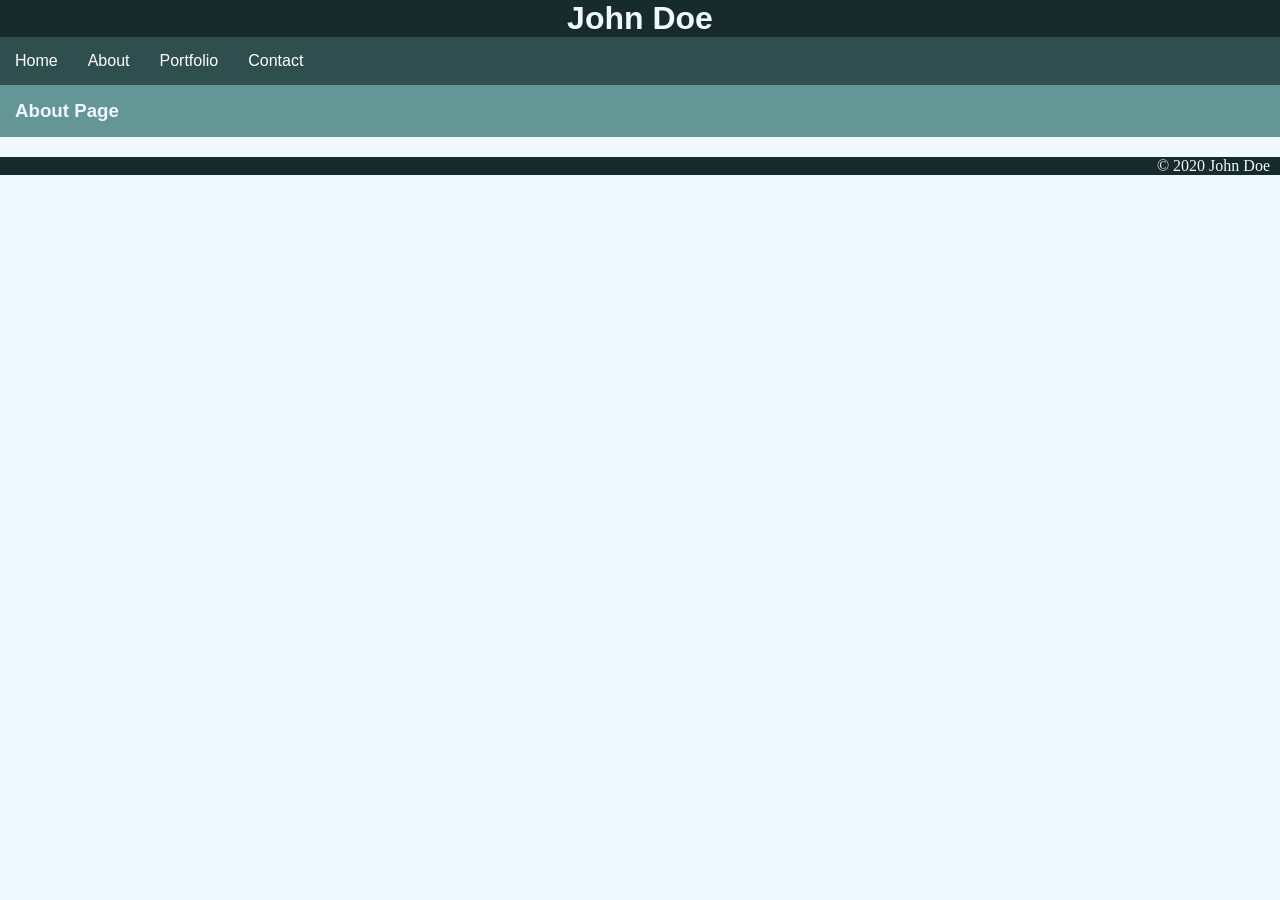
==== html-Pages/about.html @ 456c8f1e "inittial commit" ====
<!DOCTYPE html>
<html lang="en">
<head>
    <meta charset="UTF-8">
    <meta name="viewport" content="width=device-width, initial-scale=1.0">
    <title>Document</title>
    <link rel="stylesheet" href="/styles/stylesheet.css">
</head>
<body>
    <header>
        <h1>John Doe</h1>
            <nav class="navbar">
                <ul>
                   <li><a href="index.html">Home</a></li>
                    <li><a href="/html-Pages/about.html">About</a></li>
                    <li><a href="/html-Pages/portfolio.html">Portfolio</a></li>
                    <li><a href="/html-Pages/contact.html">Contact</a></li>
                </ul>
            </nav>
    </header>

    <h3>About Page</h3>

    <main>
        <!-- this is the main part of the website so u can type the information in these tags... -->
        
    </main>

    <footer>
        <span id="footer">© 2020 John Doe</span>            
    </footer>

</body>
</html>
---- styles/stylesheet.css ----
body{
    background-color: aliceblue;
    margin: 0px;
}
main{
    margin: 20px;
    font-family: Verdana, Geneva, Tahoma, sans-serif;
}
h1{
    text-align: center;
    font-family: Verdana, Geneva, Tahoma, sans-serif;
    background-color: rgb(24, 43, 43);
    color: aliceblue;
    margin: 0px;
}
h3{
    font-family: Verdana, Geneva, Tahoma, sans-serif;
    background-color: rgb(101, 150, 150);
    color: aliceblue;
    margin: 0px;
    text-align: left;
    padding: 15px;
}
.navbar ul{
    list-style-type: none;
    background-color: darkslategray;
    padding: 0px;
    margin: 0px;
    overflow: hidden;
    align-items: center;
    font-family: Verdana, Geneva, Tahoma, sans-serif;
}
.navbar a{
    color: white;
    text-decoration: none;
    padding: 15px;
    display: block;
    text-align: center;
}
.navbar a:hover{
    background-color: rgb(24, 43, 43);
}
.navbar li{
    float: left;
}
.homepage{
    color: rgb(24, 43, 43);
}
.homepage a{
    color: rgb(24, 43, 43);
    text-decoration: none;
    padding: 15px;
    display: block;
    text-align: left;
}
#name{
    font-weight: bold;
}
footer{
    text-align: right;
    margin-right: 0;
    background-color: rgb(24, 43, 43);
    color: aliceblue;
}
#footer{
    margin-right: 10px;
}
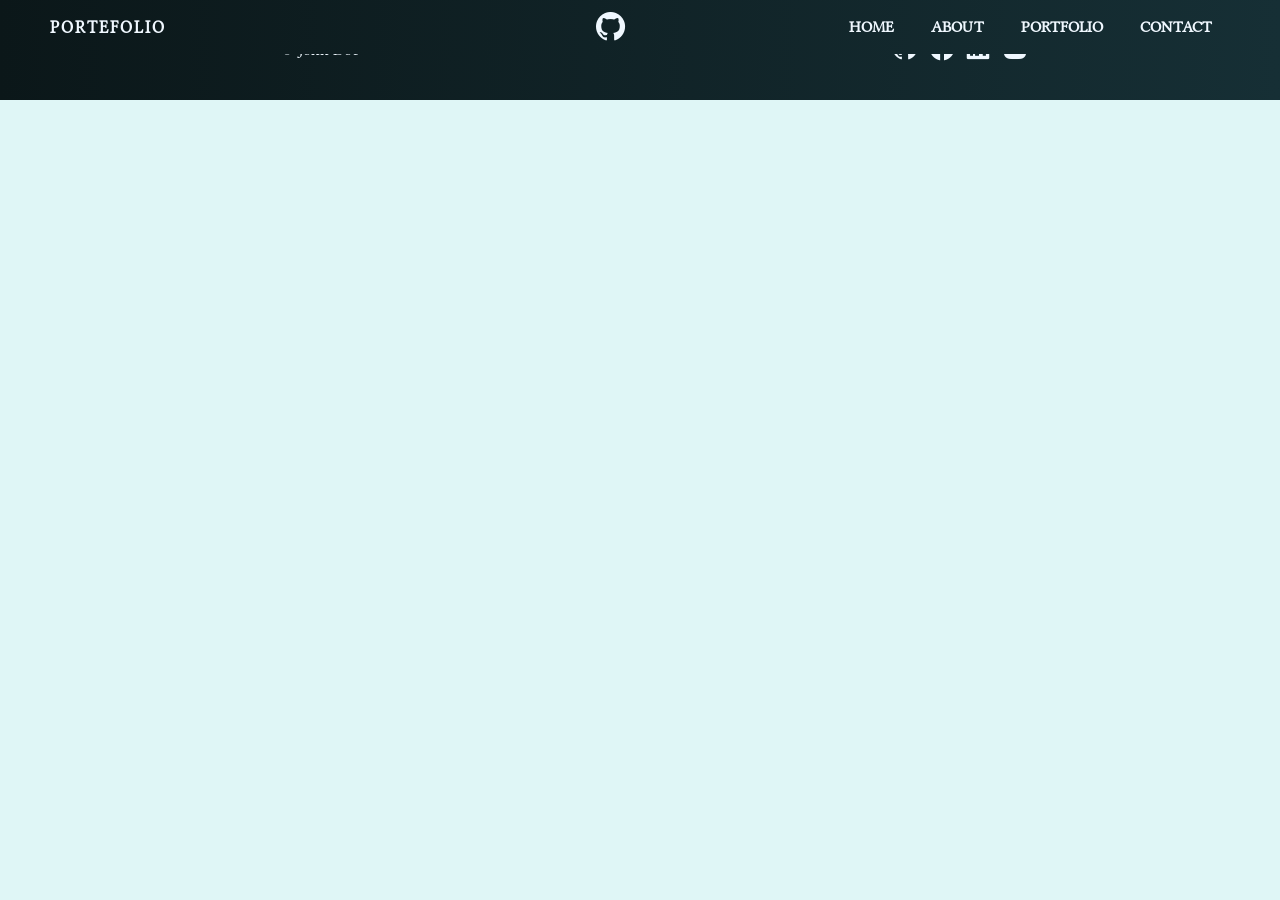
==== commit 18af4508: "mobile work perfectly on the index and portefolio page" ====
--- a/html-Pages/about.html
+++ b/html-Pages/about.html
@@ -3,32 +3,64 @@
 <head>
     <meta charset="UTF-8">
     <meta name="viewport" content="width=device-width, initial-scale=1.0">
-    <title>Document</title>
-    <link rel="stylesheet" href="/styles/stylesheet.css">
+    <title>Portfolio Website</title>
+     <link rel="stylesheet" href="../styles/stylesheet.css">
+        <link href='https://unpkg.com/boxicons@2.1.4/css/boxicons.min.css' rel='stylesheet'>
+
 </head>
 <body>
-    <header>
-        <h1>John Doe</h1>
-            <nav class="navbar">
-                <ul>
-                   <li><a href="index.html">Home</a></li>
-                    <li><a href="/html-Pages/about.html">About</a></li>
-                    <li><a href="/html-Pages/portfolio.html">Portfolio</a></li>
-                    <li><a href="/html-Pages/contact.html">Contact</a></li>
-                </ul>
-            </nav>
+    <!-- Header  section -->
+    <header class="header-container">
+        <p>
+            Portefolio
+        </p>
+    
+        <a class="Link-header" href=""> <i class='bx bxl-github'></i></a>
+
+        <nav class="nav-bar">
+            <button class="menu-btn" onclick="toggleMenu()">☰</button>
+
+    <ul id="nav-menu">
+        <li>
+                        <a href="../index.html" target="_parent">Home</a>
+
+        </li>
+        <li>
+                        <a href="about.html" target="_parent">About</a>
+
+        </li>
+        <li>
+                        <a href="portfolio.html" target="_parent">Portfolio</a>
+
+        </li>
+        <li>
+                        <a href="contact.html" target="_parent">Contact</a>
+
+        </li>
+    </ul>
+        </nav>
+
     </header>
-
-    <h3>About Page</h3>
 
     <main>
         <!-- this is the main part of the website so u can type the information in these tags... -->
         
     </main>
+ <!-- footer container -->
 
-    <footer>
-        <span id="footer">© 2020 John Doe</span>            
+    <footer class="footer-container">
+        <p>
+           &copy John Doe
+        </p>
+        <div class="link-footer">
+            <i class='bx bxl-github'></i>
+            <i class='bx bxl-facebook-circle'></i>
+            <i class='bx bxl-linkedin-square'></i>
+            <i class='bx bxl-instagram-alt'></i>
+        </div>
+
     </footer>
-
+    
+    <script src="../js/script.js"></script>
 </body>
 </html>
--- a/styles/stylesheet.css
+++ b/styles/stylesheet.css
@@ -1,67 +1,966 @@
-body{
-    background-color: aliceblue;
-    margin: 0px;
-}
-main{
-    margin: 20px;
+/* =========================================================
+   BASE / MOBILE FIRST
+   ========================================================= */
+
+@import url('https://fonts.googleapis.com/css2?family=Libertinus+Math&display=swap');
+
+
+/* =========================
+   GENERAL
+   ========================= */
+
+
+html {
+    margin: 0;
+    padding: 0;
+    width: 100%;
+    overflow-x: hidden;
     font-family: Verdana, Geneva, Tahoma, sans-serif;
-}
-h1{
+    background-color: #dff6f6;
+}
+
+body {
+    margin: 0;
+    width: 100%;
+    display: grid;
+    grid-template-columns: 1fr;
+    overflow-x: hidden;
+}
+
+a {
+    text-decoration: none;
+    color: aliceblue;
+}
+
+
+/* =========================================================
+   HEADER
+   ========================================================= */
+
+   main{
+    background: url("/images/doodle\ items.png") ;
+   }
+.header-container {
+    background: linear-gradient(90deg, #0b1719, #162f35);
+    color: aliceblue;
+    font-family: "Libertinus Math", system-ui;
+    font-weight: 600;
+    text-transform: uppercase;
+
+    display: grid;
+    grid-template-columns: 1fr 1fr 1fr;
+    align-items: center;
+
+    padding: 5px 10px;
+
+    position: fixed;
+    top: 0;
+    left: 0;
+
+    width: 100%;
+    box-sizing: border-box;
+
+    z-index: 1000;
+}
+.header-container p {
+    font-size: 12px;
+    letter-spacing: 2px;
+    margin: 0;
+}
+
+.Link-header {
     text-align: center;
-    font-family: Verdana, Geneva, Tahoma, sans-serif;
-    background-color: rgb(24, 43, 43);
+}
+
+.Link-header i,
+.link-footer i {
+    font-size: 30px;
     color: aliceblue;
-    margin: 0px;
-}
-h3{
-    font-family: Verdana, Geneva, Tahoma, sans-serif;
-    background-color: rgb(101, 150, 150);
+}
+
+.Link-header i:hover,
+.link-footer i:hover {
+    color: rgb(101, 150, 150);
+
+}
+
+
+/* =========================================================
+   MOBILE NAVIGATION
+   ========================================================= */
+
+.nav-bar {
+    text-align: right;
+}
+
+.nav-bar ul {
+    display: none;
+
+    list-style-type: none;
+    padding: 0;
+    margin: 0;
+
+    position: fixed;
+    top: 50px;
+    right: 0;
+
+    width: 198px;
+    height: 45vh;
+
+    opacity: 0.98;
+    background-color: #0b1719;
+
+    z-index: 1100;
+}
+
+.nav-bar ul.show {
+    display: block;
+}
+
+.nav-bar li {
+    float: none;
+}
+
+.nav-bar a {
+    display: block;
     color: aliceblue;
-    margin: 0px;
-    text-align: left;
-    padding: 15px;
-}
-.navbar ul{
-    list-style-type: none;
-    background-color: darkslategray;
-    padding: 0px;
-    margin: 0px;
-    overflow: hidden;
-    align-items: center;
-    font-family: Verdana, Geneva, Tahoma, sans-serif;
-}
-.navbar a{
-    color: white;
     text-decoration: none;
     padding: 15px;
-    display: block;
     text-align: center;
 }
-.navbar a:hover{
+
+.nav-bar a:hover {
+    background-color: #2a4f5e;
+}
+
+.nav-bar li:hover {
+    background-color:rgb(101, 150, 150);
+
+}
+
+
+/* =========================
+   MENU BUTTON
+   ========================= */
+
+.menu-btn {
+    background-color: darkslategray;
+    color: aliceblue;
+
+    border: none;
+
+    font-size: 30px;
+    padding: 0px 5px;
+    margin-bottom: 5px;
+
+    cursor: pointer;
+}
+
+.menu-btn:hover {
+        background-color: rgb(101, 150, 150);
+
+}
+
+
+/* =========================================================
+   MAIN CONTENT
+   ========================================================= */
+
+.main-container {
+    
+    padding: 80px 20px 15px;
+}
+
+
+/* =========================================================
+   HERO / INTRO
+   ========================================================= */
+
+#hello {
+    font-family: "Libertinus Math", system-ui;
+    text-transform: capitalize;
+    font-size: 20px;
+    text-align: center;
+    font-weight: 600;
+}
+
+
+/* =========================
+   PROFILE IMAGE
+   ========================= */
+
+.image-john {
+    height: 200px;
+    width: 200px;
+
+    border-radius: 50%;
+
+    background: linear-gradient(90deg, #0b1719, #162f35);
+
+    padding: 10px;
+    margin: auto;
+}
+
+.Profile-img {
+    height: 100%;
+    width: 100%;
+
+    object-fit: cover;
+
+    border-radius: 50%;
+    border: solid #0b1719;
+}
+
+
+/* =========================
+   JOB TITLE
+   ========================= */
+
+#job {
+    font-family: "Libertinus Math", system-ui;
+
+    font-size: 30px;
+    font-weight: 900;
+
+    margin: 0;
+    padding: 10px;
+
+    text-align: center;
+}
+
+#job span {
+    font-size: 18px;
+    font-weight: 400;
+
+    text-transform: capitalize;
+    font-style: italic;
+}
+
+
+/* =========================================================
+   CONTACT LINKS
+   ========================================================= */
+
+.contact-links {
+    text-align: center;
+    margin: 10px;
+}
+
+.links-title {
+    padding: 10px 14px;
+
+    border: none;
+
+    background-color: darkslategray;
+    color: aliceblue;
+
+    font-size: 16px;
+    font-weight: 400;
+
+    border-radius: 15px;
+
+    cursor: pointer;
+
+    transition: background-color 0.3s ease;
+
+    margin-right: 4px;
+}
+
+.links-title:hover {
+       background-color: rgb(101, 150, 150);
+
+}
+
+
+/* =========================================================
+   SECTION HEADINGS
+   ========================================================= */
+
+.about-container,
+.Portefolio-container,
+.Contact-container {
+    font-family: "Libertinus Math", system-ui;
+
+    font-size: 25px;
+    font-weight: 800;
+
+    text-transform: capitalize;
+}
+
+.about-container p,
+.Portefolio-container p,
+.Contact-container p {
+    display: inline;
+    float: left;
+
+    margin: 0;
+    padding: 0;
+}
+
+
+/* =========================================================
+   HORIZONTAL LINE
+   ========================================================= */
+
+.horizon {
+    margin-top: 50px;
+    margin-left: 65px;
+
+    padding: 3px;
+}
+
+.horizon hr {
+    border: none;
+
+    height: 1.5px;
+
+    background: linear-gradient(
+        to right,
+        transparent,
+        #2c5364,
+        transparent
+    );
+}
+
+
+/* =========================
+   MORE DETAILS
+   ========================= */
+
+#more-details {
+    text-align: justify;
+
+    font-size: 12.5px;
+    font-weight: 600;
+
+    margin-bottom: 15px;
+    margin-left: 35px;
+
+    text-transform: capitalize;
+}
+
+
+/* =========================================================
+   SKILLS
+   ========================================================= */
+
+.skills {
+    display: grid;
+
+    grid-template-columns: 1fr 1fr 1fr;
+
+    gap: 10px;
+
+    font-family: "Libertinus Math", system-ui;
+
+    font-weight: 800;
+    font-size: 14.5px;
+
+    margin-left: 20px;
+}
+
+.skills p span {
+    font-size: 9px;
+}
+
+
+/* =========================================================
+   PORTFOLIO SECTION ON INDEX
+   ========================================================= */
+
+.horizon.Portefolio {
+    margin-top: 10px;
+}
+
+
+
+.project-image {
+    height: 165px;
+    width: 100%;
+    max-width: 350px;
+}
+
+
+/* =========================================================
+   CONTACT SECTION ON INDEX
+   ========================================================= */
+
+.contact-links.Contact-container {
+    margin-top: 10px;
+    text-align: left;
+    margin-left: 30px;
+}
+
+.horizon.Contact-container {
+    margin-top: 0;
+}
+
+
+/* =========================================================
+   PORTFOLIO PAGE
+   ========================================================= */
+
+.Portfolio {
+    padding: 90px 20px 40px;
+
+    text-align: center;
+}
+
+.Portfolio h2 {
+    font-size: 30px;
+
+    margin-bottom: 10px;
+
+    color: rgb(24, 43, 43);
+}
+
+.Portfolio-Intro {
+    font-size: 16px;
+
+    margin-bottom: 30px;
+
+    color: rgb(24, 43, 43);
+}
+
+
+/* =========================================================
+   PROJECT CONTAINER
+   ========================================================= */
+
+.Project-Container {
+    display: grid;
+
+    grid-template-columns: 1fr;
+
+    gap: 10px;
+
+    max-width: 350px;
+    margin: auto;
+    /* margin-left:20px; */
+    margin-bottom: 20px;
+}
+
+
+/* =========================================================
+   PROJECT CARD
+   ========================================================= */
+
+.Project-card {
+    width: 100%;
+   
+    /* background-color: rgb(101, 150, 150); */
+     background: linear-gradient(
+        135deg,
+        #0f2027,
+        #2c5364
+    );
+
+
+    border-radius: 10px;
+
+    overflow: hidden;
+
+    box-shadow: 0 4px 8px rgba(0, 0, 0, 0.15);
+
+    transition:
+        transform 0.3s ease,
+        box-shadow 0.3s ease;
+}
+
+
+/* =========================================================
+   PROJECT IMAGE
+   ========================================================= */
+
+.Project-image {
+    height: 150px;
+
+    background: linear-gradient(
+        135deg,
+        #0f2027,
+        #2c5364
+    );
+
+    /* Grid instead of Flexbox */
+    display: grid;
+
+    place-items: center;
+
+    color: white;
+
+    font-size: 22px;
+
+    font-weight: bold;
+}
+
+
+/* =========================================================
+   PROJECT INFORMATION
+   ========================================================= */
+
+.Project-Info {
+    padding: 25px;
+
+    text-align: left;
+}
+
+.Project-Info h3 {
+    color: rgb(101, 150, 150); 
+
+    margin-top: 0;
+    margin-bottom: 12px;
+}
+
+.Project-Info p {
+    line-height: 1.6;
+
+    color:aliceblue;
+}
+
+.technologies {
+    margin-top: 15px;
+
+    font-size: 14px;
+}
+
+
+/* =========================================================
+   PROJECT LINK
+   ========================================================= */
+
+.Project-link {
+    display: inline-block;
+
+    margin-top: 15px;
+
+    padding: 10px 18px;
+
     background-color: rgb(24, 43, 43);
-}
-.navbar li{
-    float: left;
-}
-.homepage{
+
+    color: white;
+
+    text-decoration: none;
+
+    border-radius: 6px;
+}
+
+.Project-link:hover {
+    background-color: rgb(101, 150, 150);
+}
+
+
+/* =========================================================
+   PROJECT HOVER
+   ========================================================= */
+
+.Project-card:hover {
+    transform: translateY(-8px);
+
+    box-shadow:
+        0 10px 20px rgba(0, 0, 0, 0.2);
+}
+
+
+/* =========================================================
+   CONTACT PAGE
+   ========================================================= */
+
+#contact {
+    padding: 90px 20px 40px;
+
+    text-align: center;
+}
+
+#contact h2 {
+    font-size: 30px;
+
+    margin-bottom: 20px;
+
     color: rgb(24, 43, 43);
 }
-.homepage a{
+
+#contact p {
+    margin-bottom: 30px;
+
+    color: #555;
+
+    font-size: 16px;
+}
+
+
+/* =========================================================
+   FORM
+   ========================================================= */
+
+form {
+    max-width: 600px;
+
+    margin: 0 auto;
+
+    display: grid;
+
+    grid-template-columns: 1fr;
+
+    gap: 15px;
+}
+
+label {
+    text-align: left;
+
+    font-weight: bold;
+
     color: rgb(24, 43, 43);
-    text-decoration: none;
-    padding: 15px;
-    display: block;
-    text-align: left;
-}
-#name{
-    font-weight: bold;
-}
-footer{
-    text-align: right;
-    margin-right: 0;
+}
+
+input,
+textarea {
+    width: 100%;
+
+    padding: 12px;
+
+    border: 1px solid #ccc;
+
+    border-radius: 6px;
+
+    font-family:
+        Verdana,
+        Geneva,
+        Tahoma,
+        sans-serif;
+
+    box-sizing: border-box;
+}
+
+form button {
+    padding: 12px;
+
     background-color: rgb(24, 43, 43);
+
+    color: white;
+
+    border: none;
+
+    border-radius: 6px;
+
+    cursor: pointer;
+
+    transition:
+        background-color 0.3s ease;
+}
+
+form button:hover {
+    background-color: rgb(101, 150, 150);
+}
+
+
+/* =========================================================
+   FOOTER
+   ========================================================= */
+
+.footer-container {
+    display: grid;
+
+    grid-template-columns: 1fr 1fr;
+
+    align-items: center;
+
+    text-align: center;
+
+    background: linear-gradient(
+        90deg,
+        #0b1719,
+        #162f35
+    );
+
     color: aliceblue;
-}
-#footer{
+
+    min-height: 90px;
+}
+
+.footer-container p {
+    font-family: "Libertinus Math", system-ui;
+
+    margin: 0;
+}
+
+.link-footer {
+    font-size: 25px;
+}
+
+#footer {
     margin-right: 10px;
+}
+
+
+/* =========================================================
+   TABLET
+   768px+
+   ========================================================= */
+
+@media screen and (min-width: 710px) {
+
+    /* -------------------------
+       Header
+       ------------------------- */
+
+    .header-container {
+        grid-template-columns: 1fr 1fr 2fr;
+
+        padding: 5px 30px;
+
+        gap: 20px;
+    }
+
+    .header-container p {
+        font-size: 15px;
+    }
+
+    .Link-header {
+        margin-left: 0;
+    }
+
+
+    /* -------------------------
+       Navigation
+       ------------------------- */
+
+    .nav-bar {
+        margin-left: 0;
+
+        text-align: right;
+    }
+
+    .menu-btn {
+        display: none;
+    }
+
+    .nav-bar ul {
+        display: grid;
+
+        grid-template-columns:
+            repeat(4, auto);
+
+        position: static;
+
+        width: auto;
+        height: auto;
+
+        opacity: 1;
+
+        background-color: transparent;
+    }
+
+    .nav-bar li {
+        float: none;
+    }
+
+    .nav-bar a {
+        padding: 15px 10px;
+    }
+
+
+    /* -------------------------
+       Main
+       ------------------------- */
+
+    .main-container {
+        padding: 100px 40px 30px;
+    }
+
+
+    /* -------------------------
+       Hero
+       ------------------------- */
+
+    .image-john {
+        height: 230px;
+        width: 230px;
+    }
+
+    #job {
+        font-size: 35px;
+    }
+
+
+    /* -------------------------
+       Skills
+       ------------------------- */
+
+    .skills {
+        grid-template-columns:
+            repeat(3, 1fr);
+
+        gap: 20px;
+    }
+
+
+    /* -------------------------
+       Portfolio
+       ------------------------- */
+
+    .Portfolio {
+        padding: 100px 40px 50px;
+    }
+
+    .Project-Container {
+        grid-template-columns:
+            repeat(2, 1fr);
+
+        gap: 30px;
+    }
+
+
+    /* -------------------------
+       Contact
+       ------------------------- */
+
+    #contact {
+        padding: 100px 40px 50px;
+    }
+}
+
+
+/* =========================================================
+   DESKTOP
+   1024px+
+   ========================================================= */
+
+@media screen and (min-width: 1024px) {
+
+    /* -------------------------
+       Header
+       ------------------------- */
+
+    .header-container {
+        grid-template-columns:
+            0.85fr 1fr 1fr;
+
+        padding: 8px 50px;
+    }
+
+    .header-container p {
+        font-size: 17px;
+    }
+
+    .Link-header i {
+        font-size: 35px;
+    }
+
+
+    /* -------------------------
+       Navigation
+       ------------------------- */
+
+    .nav-bar ul {
+        grid-template-columns:
+            repeat(4, auto);
+    }
+
+    .nav-bar a {
+        padding: 10px 0px;
+    }
+
+
+    /* -------------------------
+       Main
+       ------------------------- */
+
+    .main-container {
+        max-width: 1200px;
+
+        margin: auto;
+
+        padding:110px 60px 40px;
+    }
+
+
+    /* -------------------------
+       Hero
+       ------------------------- */
+
+    .image-john {
+        height: 280px;
+        width: 280px;
+    }
+
+    #job {
+        font-size: 42px;
+    }
+
+    #job span {
+        font-size: 20px;
+    }
+
+
+    /* -------------------------
+       Skills
+       ------------------------- */
+
+    .skills {
+        grid-template-columns:
+            repeat(3, 1fr);
+
+        gap: 30px;
+
+        max-width: 1000px;
+
+        margin: auto;
+    }
+
+
+    /* -------------------------
+       Portfolio
+       ------------------------- */
+
+    .Portfolio {
+        max-width: 1200px;
+
+        margin: auto;
+
+        padding:
+            110px 60px 60px;
+    }
+
+    .Portfolio h2 {
+        font-size: 36px;
+    }
+
+    .Portfolio-Intro {
+        font-size: 18px;
+    }
+
+    .Project-Container {
+        grid-template-columns:
+            repeat(2, 1fr);
+
+        gap: 40px;
+    }
+
+    .Project-card {
+        width: 100%;
+    }
+
+
+    /* -------------------------
+       Contact
+       ------------------------- */
+
+    #contact {
+        max-width: 1000px;
+
+        margin: auto;
+
+        padding:
+            110px 60px 60px;
+    }
+
+
+    /* -------------------------
+       Footer
+       ------------------------- */
+
+    .footer-container {
+        min-height: 100px;
+    }
+
 }
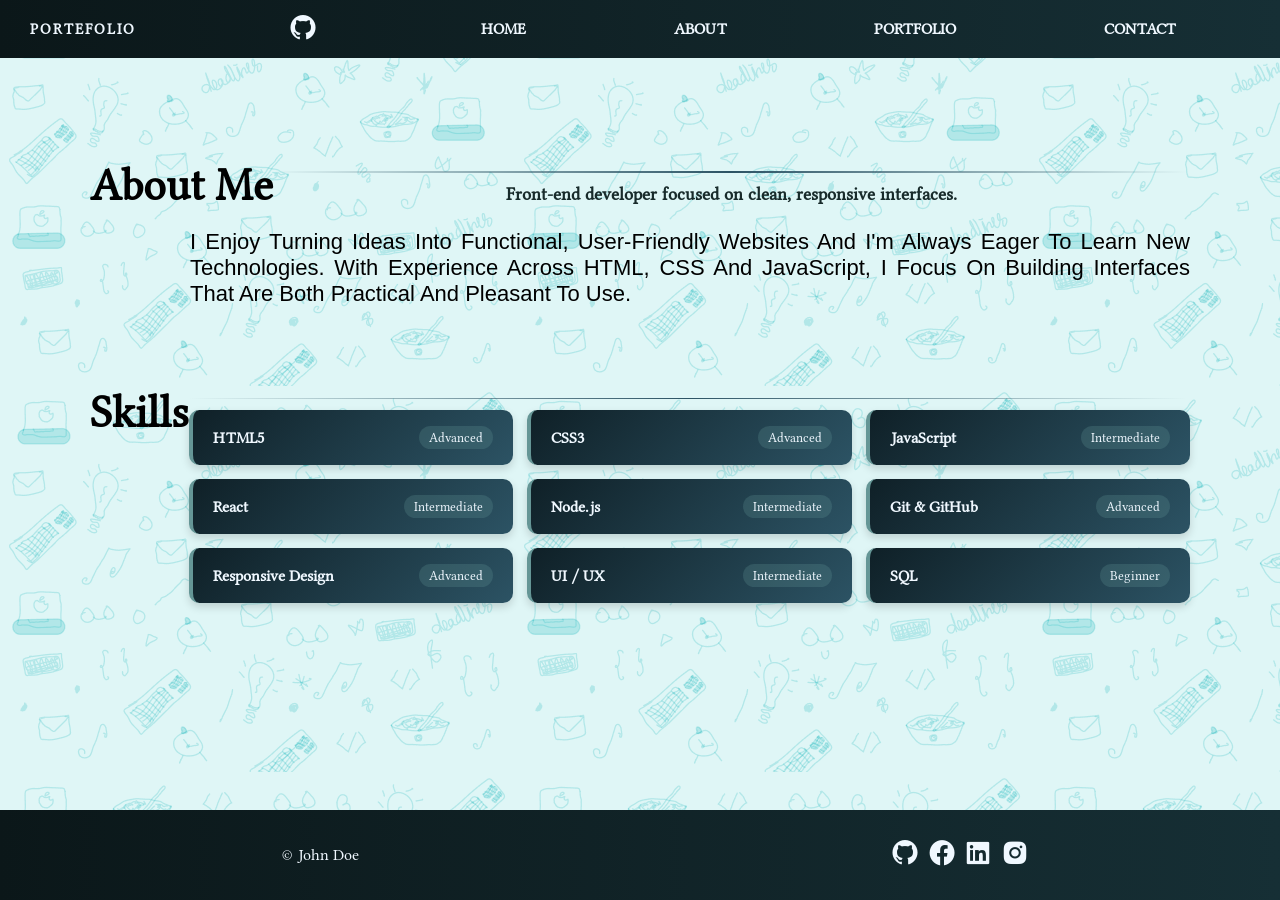
==== commit 90da42d6: "Added code to About page and updated stylesheet" ====
--- a/html-Pages/about.html
+++ b/html-Pages/about.html
@@ -1,56 +1,103 @@
 <!DOCTYPE html>
 <html lang="en">
+
 <head>
     <meta charset="UTF-8">
     <meta name="viewport" content="width=device-width, initial-scale=1.0">
     <title>Portfolio Website</title>
-     <link rel="stylesheet" href="../styles/stylesheet.css">
-        <link href='https://unpkg.com/boxicons@2.1.4/css/boxicons.min.css' rel='stylesheet'>
+    <link rel="stylesheet" href="../styles/stylesheet.css">
+    <link href='https://unpkg.com/boxicons@2.1.4/css/boxicons.min.css' rel='stylesheet'>
 
 </head>
+
 <body>
     <!-- Header  section -->
     <header class="header-container">
         <p>
             Portefolio
         </p>
-    
+
         <a class="Link-header" href=""> <i class='bx bxl-github'></i></a>
 
         <nav class="nav-bar">
             <button class="menu-btn" onclick="toggleMenu()">☰</button>
 
-    <ul id="nav-menu">
-        <li>
-                        <a href="../index.html" target="_parent">Home</a>
+            <ul id="nav-menu">
+                <li>
+                    <a href="../index.html" target="_parent">Home</a>
 
-        </li>
-        <li>
-                        <a href="about.html" target="_parent">About</a>
+                </li>
+                <li>
+                    <a href="about.html" target="_parent">About</a>
 
-        </li>
-        <li>
-                        <a href="portfolio.html" target="_parent">Portfolio</a>
+                </li>
+                <li>
+                    <a href="portfolio.html" target="_parent">Portfolio</a>
 
-        </li>
-        <li>
-                        <a href="contact.html" target="_parent">Contact</a>
+                </li>
+                <li>
+                    <a href="contact.html" target="_parent">Contact</a>
 
-        </li>
-    </ul>
+                </li>
+            </ul>
         </nav>
 
     </header>
 
-    <main>
-        <!-- this is the main part of the website so u can type the information in these tags... -->
-        
+    <main class="main-container">
+
+        <section class="about-page">
+
+            <!-- About heading -->
+            <div class="about-container">
+                <p>About Me</p>
+            </div>
+
+            <div class="horizon">
+                <hr>
+            </div>
+
+            <p class="about-lead">
+                Front-end developer focused on clean, responsive interfaces.
+            </p>
+
+            <!-- Bio -->
+            <p id="more-details">
+                I enjoy turning ideas into functional, user-friendly websites and I'm always
+                eager to learn new technologies. With experience across HTML, CSS and JavaScript,
+                I focus on building interfaces that are both practical and pleasant to use.
+            </p>
+
+            <!-- Skills heading -->
+            <div class="Portefolio-container">
+                <p>Skills</p>
+            </div>
+
+            <div class="horizon Portefolio">
+                <hr>
+            </div>
+
+            <!-- Skills grid -->
+            <div class="skills">
+                <p>HTML5 <span>Advanced</span></p>
+                <p>CSS3 <span>Advanced</span></p>
+                <p>JavaScript <span>Intermediate</span></p>
+                <p>React <span>Intermediate</span></p>
+                <p>Node.js <span>Intermediate</span></p>
+                <p>Git &amp; GitHub <span>Advanced</span></p>
+                <p>Responsive Design <span>Advanced</span></p>
+                <p>UI / UX <span>Intermediate</span></p>
+                <p>SQL <span>Beginner</span></p>
+            </div>
+
+        </section>
+
     </main>
- <!-- footer container -->
+
 
     <footer class="footer-container">
         <p>
-           &copy John Doe
+            &copy; John Doe
         </p>
         <div class="link-footer">
             <i class='bx bxl-github'></i>
@@ -60,7 +107,9 @@
         </div>
 
     </footer>
-    
+
+
     <script src="../js/script.js"></script>
 </body>
+
 </html>
--- a/styles/stylesheet.css
+++ b/styles/stylesheet.css
@@ -13,7 +13,7 @@
 html {
     margin: 0;
     padding: 0;
-    width: 100%;
+    min-height: 100%;
     overflow-x: hidden;
     font-family: Verdana, Geneva, Tahoma, sans-serif;
     background-color: #dff6f6;
@@ -21,9 +21,10 @@
 
 body {
     margin: 0;
-    width: 100%;
+    min-height: 100vh;
+
     display: grid;
-    grid-template-columns: 1fr;
+    grid-template-rows: 1fr;
     overflow-x: hidden;
 }
 
@@ -38,7 +39,7 @@
    ========================================================= */
 
    main{
-    background: url("/images/doodle\ items.png") ;
+    background: url("../images/doodle\ items.png") ;
    }
 .header-container {
     background: linear-gradient(90deg, #0b1719, #162f35);
@@ -561,95 +562,103 @@
 }
 
 
-/* =========================================================
+/* =========================================
    CONTACT PAGE
-   ========================================================= */
-
-#contact {
-    padding: 90px 20px 40px;
-
+   ========================================= */
+
+.contact-page {
+    padding: 10px 20px 40px;
+    background-color: #eef5f5;
     text-align: center;
 }
 
-#contact h2 {
+.contact-page h2 {
+    font-family: "Libertinus Math", system-ui;
     font-size: 30px;
-
-    margin-bottom: 20px;
-
     color: rgb(24, 43, 43);
-}
-
-#contact p {
+    margin-bottom: 10px;
+}
+
+.contact-page > p {
+    color: #555;
+    font-size: 14px;
+    line-height: 1.6;
     margin-bottom: 30px;
-
-    color: #555;
-
-    font-size: 16px;
-}
-
-
-/* =========================================================
-   FORM
-   ========================================================= */
-
-form {
+}
+
+
+/* =========================================
+   CONTACT FORM
+   ========================================= */
+
+.contact-page form {
+    display: grid;
+    grid-template-columns: 1fr;
+    gap: 12px;
+
     max-width: 600px;
-
     margin: 0 auto;
 
-    display: grid;
-
-    grid-template-columns: 1fr;
-
-    gap: 15px;
-}
-
-label {
     text-align: left;
-
+}
+
+.contact-page label {
     font-weight: bold;
-
     color: rgb(24, 43, 43);
 }
 
-input,
-textarea {
+.contact-page input,
+.contact-page textarea {
     width: 100%;
+    box-sizing: border-box;
 
     padding: 12px;
 
     border: 1px solid #ccc;
-
     border-radius: 6px;
 
-    font-family:
-        Verdana,
-        Geneva,
-        Tahoma,
-        sans-serif;
-
-    box-sizing: border-box;
-}
-
-form button {
+    font-family: Verdana, Geneva, Tahoma, sans-serif;
+
+    background-color: white;
+}
+
+.contact-page textarea {
+    resize: vertical;
+}
+
+.contact-page input:focus,
+.contact-page textarea:focus {
+    outline: none;
+    border: 2px solid #2c5364;
+}
+
+
+/* =========================================
+   SEND BUTTON
+   ========================================= */
+
+.contact-page button {
     padding: 12px;
 
     background-color: rgb(24, 43, 43);
-
     color: white;
 
     border: none;
-
     border-radius: 6px;
 
     cursor: pointer;
 
-    transition:
-        background-color 0.3s ease;
-}
-
-form button:hover {
+    font-size: 15px;
+
+    transition: background-color 0.3s ease;
+}
+
+.contact-page button:hover {
     background-color: rgb(101, 150, 150);
+}
+
+.contact-img{
+    height: 190px;
 }
 
 
@@ -704,7 +713,7 @@
        ------------------------- */
 
     .header-container {
-        grid-template-columns: 1fr 1fr 2fr;
+        grid-template-columns: 1fr 1fr 5fr;
 
         padding: 5px 30px;
 
@@ -773,24 +782,81 @@
        ------------------------- */
 
     .image-john {
-        height: 230px;
-        width: 230px;
-    }
+        height: 350px;
+        width: 350px;
+        float: right;
+        border-radius: 5px 200px;
+          background: linear-gradient(90deg, #3b4998, #1b463f);
+    }
+
+    .Profile-img{
+        border-radius: 200px 20px;
+        border: solid rgb(26, 185, 143);
+    }
+
+    .hero-section{
+        display: block;
+        height: 420px;
+    }
+
+    #hello{
+        font-size: 25px;
+        /* text-align: left; */
+        display: inline;
+        
+    }
+    
 
     #job {
-        font-size: 35px;
-    }
+        font-size: 40px;
+        text-align: left;
+        padding: 50px 0px
+    }
+
+#job span {
+    font-size: 22px;
+}
+
+
+.contact-links{
+    margin-top: 30px;
+    text-align: left;
+}
+
+.links-title{
+    padding: 15px 10px;
+}
 
 
     /* -------------------------
-       Skills
-       ------------------------- */
+       About in Index page
+    ------------------------- */
+
+    .about-container,
+.Portefolio-container,
+.Contact-container {
+
+    font-size: 35px;
+
+}
+
+#more-details{
+    font-size: 17px;
+    font-weight: 500;
+    margin: 5px 0 7px 50px;
+}
 
     .skills {
         grid-template-columns:
             repeat(3, 1fr);
 
-        gap: 20px;
+        gap: 40px;
+        font-size: 23px;
+        text-align: center;
+    }
+
+    .skills p span{
+        font-size: 15px;
     }
 
 
@@ -803,10 +869,11 @@
     }
 
     .Project-Container {
-        grid-template-columns:
-            repeat(2, 1fr);
-
-        gap: 30px;
+        grid-template-columns:repeat(2, 1fr);
+        max-width: 700px;
+        gap: 20px;
+        
+    
     }
 
 
@@ -825,142 +892,153 @@
    1024px+
    ========================================================= */
 
+/* =========================================================
+   DESKTOP
+   ========================================================= */
+
+
 @media screen and (min-width: 1024px) {
 
-    /* -------------------------
-       Header
-       ------------------------- */
-
-    .header-container {
-        grid-template-columns:
-            0.85fr 1fr 1fr;
-
-        padding: 8px 50px;
-    }
-
-    .header-container p {
-        font-size: 17px;
-    }
-
-    .Link-header i {
-        font-size: 35px;
-    }
-
-
-    /* -------------------------
-       Navigation
-       ------------------------- */
-
-    .nav-bar ul {
-        grid-template-columns:
-            repeat(4, auto);
-    }
-
-    .nav-bar a {
-        padding: 10px 0px;
-    }
-
-
-    /* -------------------------
-       Main
-       ------------------------- */
-
-    .main-container {
-        max-width: 1200px;
-
-        margin: auto;
-
-        padding:110px 60px 40px;
-    }
-
-
-    /* -------------------------
-       Hero
-       ------------------------- */
-
-    .image-john {
-        height: 280px;
-        width: 280px;
-    }
-
-    #job {
-        font-size: 42px;
-    }
-
-    #job span {
-        font-size: 20px;
-    }
-
-
-    /* -------------------------
-       Skills
-       ------------------------- */
-
-    .skills {
-        grid-template-columns:
-            repeat(3, 1fr);
-
-        gap: 30px;
-
-        max-width: 1000px;
-
-        margin: auto;
-    }
-
-
-    /* -------------------------
+
+    .main-container{
+        padding: 80px;
+    }
+
+
+    .image-john{
+        height: 450px;
+        width: 350px;
+    }
+    
+    .hero-section{
+        padding: 20px;
+    }
+    #hello{
+        font-size: 30px;
+        float: left;
+        padding: 20px;
+        margin-left: 60px;
+        display: block;
+    }
+
+    #job{
+        margin-top: 100px;
+        margin-left: 130px;
+        font-size: 50px;
+    }
+
+    .contact-links{
+        text-align: center;
+    }
+
+    .links-title{
+        padding: 15px 30px;
+    }
+
+        /* -------------------------
+       About in Index page
+    ------------------------- */
+
+    .about-container,
+.Portefolio-container,
+.Contact-container {
+
+    font-size: 45px;
+    
+margin-top: 80px;
+
+}
+
+
+#more-details{
+    font-size: 22px;
+    margin-left: 100px;
+    margin-bottom: 40px;
+}
+
+.skills{
+    font-size: 28px;
+}
+
+/* -------------------------
        Portfolio
        ------------------------- */
 
-    .Portfolio {
-        max-width: 1200px;
-
-        margin: auto;
-
-        padding:
-            110px 60px 60px;
-    }
-
-    .Portfolio h2 {
-        font-size: 36px;
-    }
-
-    .Portfolio-Intro {
-        font-size: 18px;
-    }
-
-    .Project-Container {
-        grid-template-columns:
-            repeat(2, 1fr);
-
-        gap: 40px;
-    }
-
-    .Project-card {
-        width: 100%;
-    }
-
-
-    /* -------------------------
-       Contact
-       ------------------------- */
-
-    #contact {
+    .Project-Container{
         max-width: 1000px;
-
-        margin: auto;
-
-        padding:
-            110px 60px 60px;
-    }
-
-
-    /* -------------------------
-       Footer
-       ------------------------- */
-
-    .footer-container {
-        min-height: 100px;
-    }
-
+        height: 400px;
+    }
+  }
+
+/* =========================================================
+   ABOUT PAGE
+   ========================================================= */
+
+.about-page {
+    max-width: 1100px;
+    margin: 0 auto;
+}
+
+.about-lead {
+    font-family: "Libertinus Math", system-ui;
+    font-size: 18px;
+    font-weight: 600;
+    color: rgb(24, 43, 43);
+    text-align: center;
+    margin: 0 0 25px;
+}
+
+/* Skill cards */
+.about-page .skills {
+    grid-template-columns: repeat(2, 1fr);
+    gap: 14px;
+    margin-left: 0;
+}
+
+.about-page .skills p {
+    display: flex;
+    justify-content: space-between;
+    align-items: center;
+
+    font-size: 15px;
+
+    background: linear-gradient(135deg, #0f2027, #2c5364);
+    color: aliceblue;
+
+    margin: 0;
+    padding: 16px 20px;
+
+    border-radius: 10px;
+    border-left: 4px solid rgb(101, 150, 150);
+
+    box-shadow: 0 4px 8px rgba(0, 0, 0, 0.15);
+    transition: transform 0.3s ease, box-shadow 0.3s ease;
+}
+
+.about-page .skills p:hover {
+    transform: translateY(-4px);
+    box-shadow: 0 8px 16px rgba(0, 0, 0, 0.2);
+}
+
+.about-page .skills p span {
+    font-size: 12px;
+    font-weight: 400;
+
+    background-color: rgba(101, 150, 150, 0.25);
+    padding: 4px 10px;
+    border-radius: 20px;
+}
+
+@media screen and (min-width: 710px) {
+    .about-page .skills {
+        grid-template-columns: repeat(3, 1fr);
+    }
+
+    .about-page .skills p {
+        font-size: 16px;
+    }
+
+    .about-page .skills p span {
+        font-size: 13px;
+    }
 }
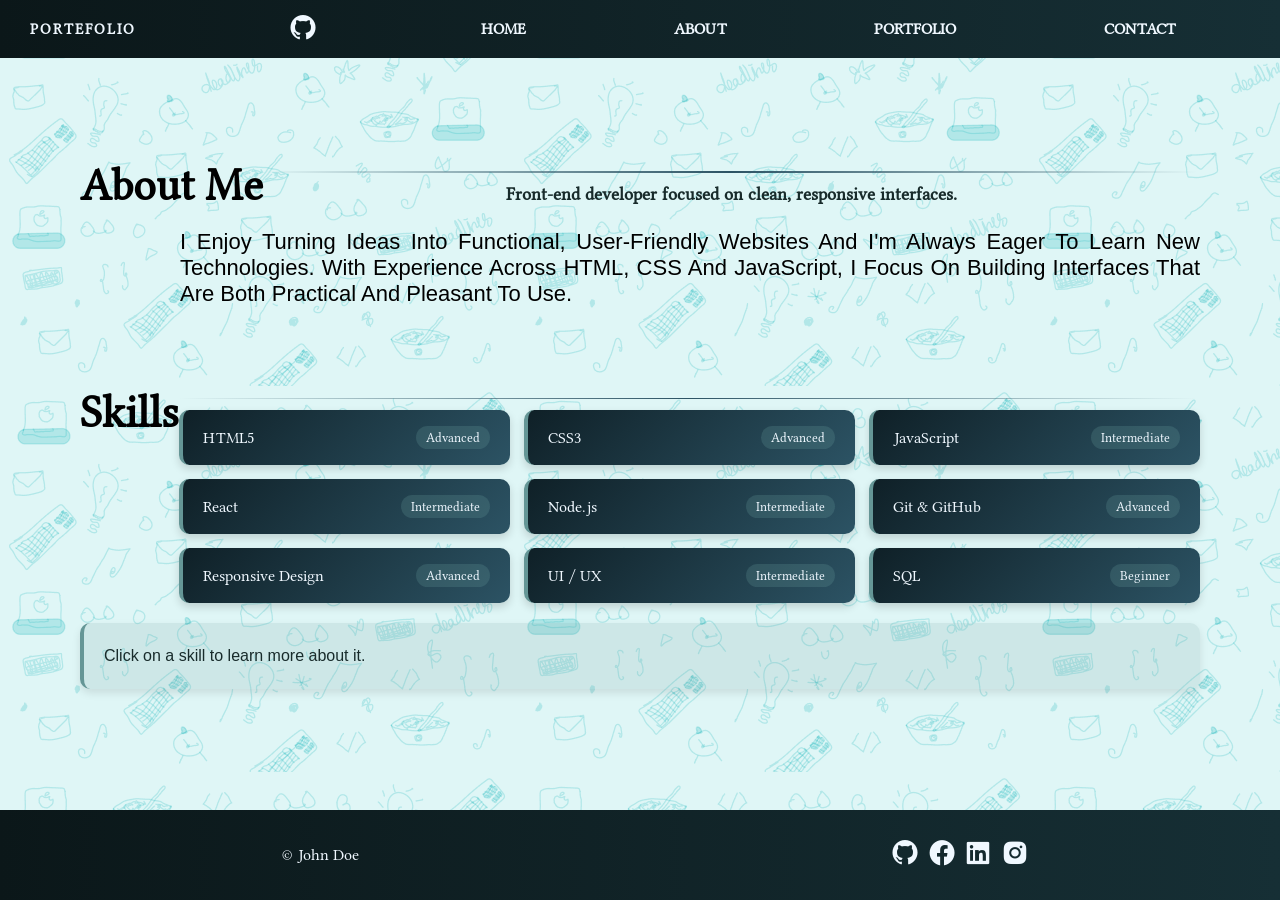
==== commit 00efeb79: "Enhance about.html with skill buttons and layout Updated the about page to include interactive skill" ====
--- a/html-Pages/about.html
+++ b/html-Pages/about.html
@@ -78,17 +78,51 @@
             </div>
 
             <!-- Skills grid -->
-            <div class="skills">
-                <p>HTML5 <span>Advanced</span></p>
-                <p>CSS3 <span>Advanced</span></p>
-                <p>JavaScript <span>Intermediate</span></p>
-                <p>React <span>Intermediate</span></p>
-                <p>Node.js <span>Intermediate</span></p>
-                <p>Git &amp; GitHub <span>Advanced</span></p>
-                <p>Responsive Design <span>Advanced</span></p>
-                <p>UI / UX <span>Intermediate</span></p>
-                <p>SQL <span>Beginner</span></p>
-            </div>
+           <!-- Skills grid -->
+<div class="skills">
+
+    <button class="skill" onclick="showSkill('html')">
+        HTML5 <span>Advanced</span>
+    </button>
+
+    <button class="skill" onclick="showSkill('css')">
+        CSS3 <span>Advanced</span>
+    </button>
+
+    <button class="skill" onclick="showSkill('javascript')">
+        JavaScript <span>Intermediate</span>
+    </button>
+
+    <button class="skill" onclick="showSkill('react')">
+        React <span>Intermediate</span>
+    </button>
+
+    <button class="skill" onclick="showSkill('node')">
+        Node.js <span>Intermediate</span>
+    </button>
+
+    <button class="skill" onclick="showSkill('github')">
+        Git &amp; GitHub <span>Advanced</span>
+    </button>
+
+    <button class="skill" onclick="showSkill('responsive')">
+        Responsive Design <span>Advanced</span>
+    </button>
+
+    <button class="skill" onclick="showSkill('uiux')">
+        UI / UX <span>Intermediate</span>
+    </button>
+
+    <button class="skill" onclick="showSkill('sql')">
+        SQL <span>Beginner</span>
+    </button>
+
+</div>
+
+<!-- Skill description -->
+<div id="skill-description" class="skill-description">
+    <p>Click on a skill to learn more about it.</p>
+</div>
 
         </section>
 
@@ -112,4 +146,4 @@
     <script src="../js/script.js"></script>
 </body>
 
-</html>+</html>
--- a/styles/stylesheet.css
+++ b/styles/stylesheet.css
@@ -974,6 +974,7 @@
    ABOUT PAGE
    ========================================================= */
 
+```css
 .about-page {
     max-width: 1100px;
     margin: 0 auto;
@@ -995,12 +996,15 @@
     margin-left: 0;
 }
 
-.about-page .skills p {
+/* Clickable skill cards */
+.about-page .skills .skill {
     display: flex;
     justify-content: space-between;
     align-items: center;
 
+    font-family: inherit;
     font-size: 15px;
+    text-align: left;
 
     background: linear-gradient(135deg, #0f2027, #2c5364);
     color: aliceblue;
@@ -1008,19 +1012,25 @@
     margin: 0;
     padding: 16px 20px;
 
+    border: none;
+    border-left: 4px solid rgb(101, 150, 150);
     border-radius: 10px;
-    border-left: 4px solid rgb(101, 150, 150);
 
     box-shadow: 0 4px 8px rgba(0, 0, 0, 0.15);
+
+    cursor: pointer;
+
     transition: transform 0.3s ease, box-shadow 0.3s ease;
 }
 
-.about-page .skills p:hover {
+/* Hover effect */
+.about-page .skills .skill:hover {
     transform: translateY(-4px);
     box-shadow: 0 8px 16px rgba(0, 0, 0, 0.2);
 }
 
-.about-page .skills p span {
+/* Skill level */
+.about-page .skills .skill span {
     font-size: 12px;
     font-weight: 400;
 
@@ -1029,16 +1039,45 @@
     border-radius: 20px;
 }
 
+/* Skill description */
+.about-page .skill-description {
+    margin-top: 20px;
+    padding: 20px;
+
+    background: rgba(101, 150, 150, 0.15);
+
+    border-left: 4px solid rgb(101, 150, 150);
+    border-radius: 10px;
+
+    color: rgb(24, 43, 43);
+
+    box-shadow: 0 4px 8px rgba(0, 0, 0, 0.1);
+}
+
+/* Description heading */
+.about-page .skill-description h3 {
+    margin: 0 0 8px;
+    font-size: 20px;
+}
+
+/* Description text */
+.about-page .skill-description p {
+    margin: 0;
+    line-height: 1.6;
+}
+
+/* Tablet and desktop */
 @media screen and (min-width: 710px) {
     .about-page .skills {
         grid-template-columns: repeat(3, 1fr);
     }
 
-    .about-page .skills p {
+    .about-page .skills .skill {
         font-size: 16px;
     }
 
-    .about-page .skills p span {
+    .about-page .skills .skill span {
         font-size: 13px;
     }
-}+}
+
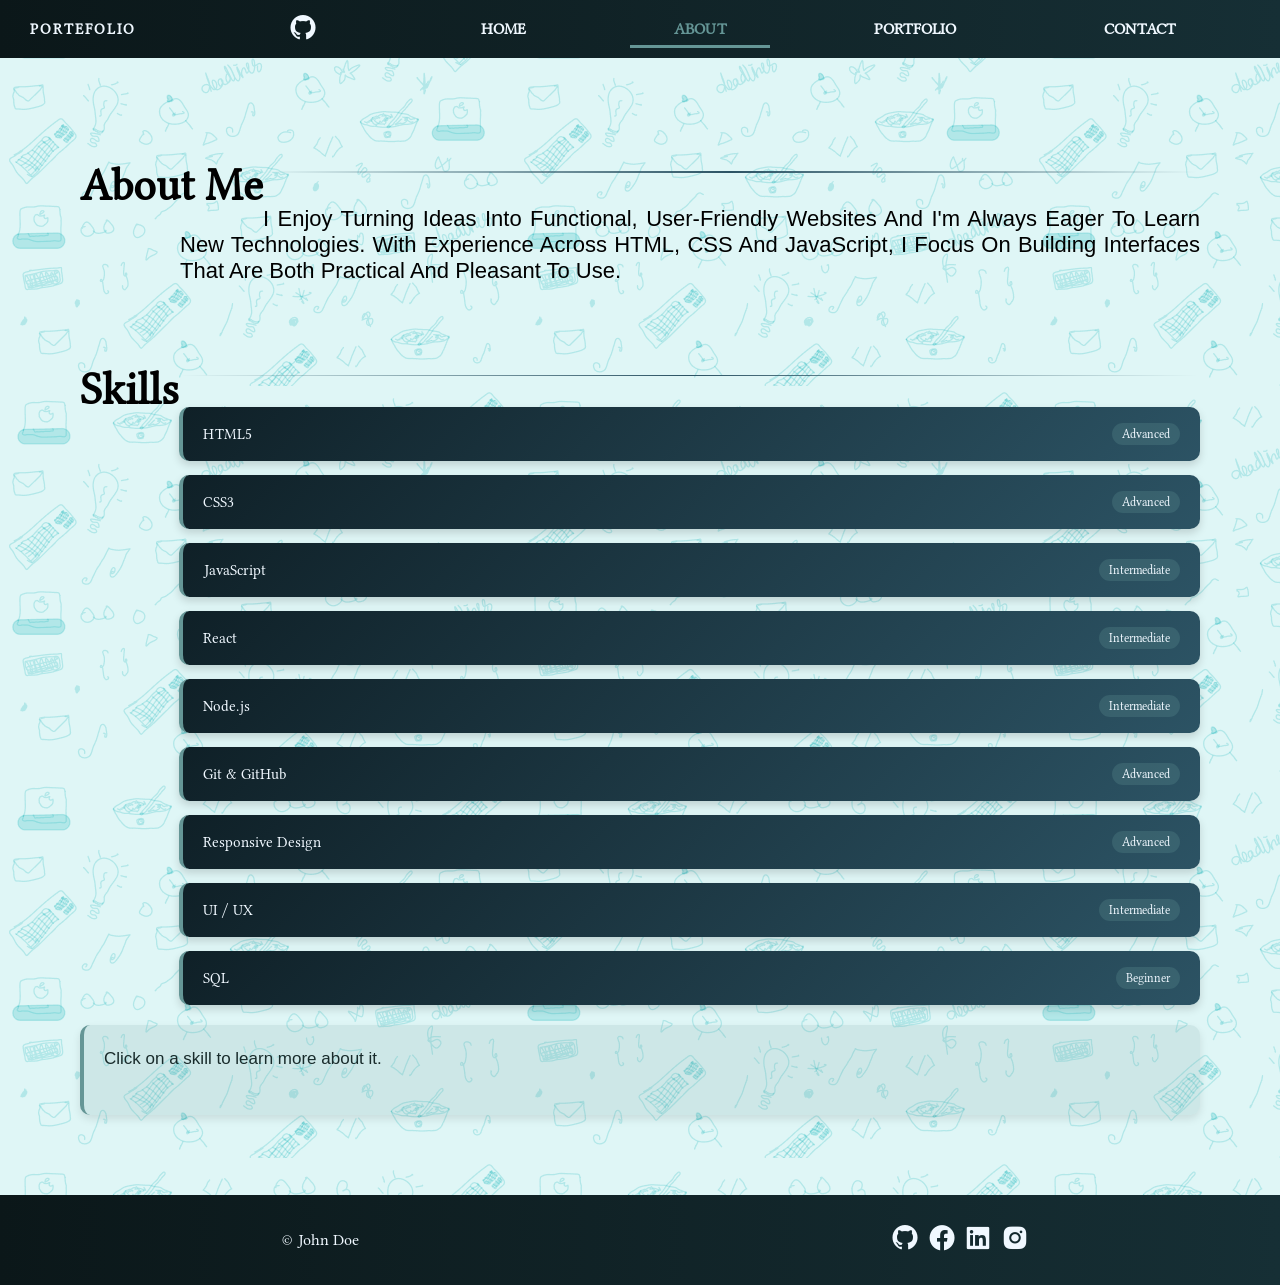
==== commit 14fc75cf: "final touches of the project" ====
--- a/html-Pages/about.html
+++ b/html-Pages/about.html
@@ -14,10 +14,10 @@
     <!-- Header  section -->
     <header class="header-container">
         <p>
-            Portefolio
+           <a href="../index.html" target="_parent" >Portefolio</a>
         </p>
 
-        <a class="Link-header" href=""> <i class='bx bxl-github'></i></a>
+        <a class="Link-header" href="https://github.com/Sensei-kaboto/Portefolio_Belgiumcampus"> <i class='bx bxl-github'></i></a>
 
         <nav class="nav-bar">
             <button class="menu-btn" onclick="toggleMenu()">☰</button>
@@ -28,7 +28,7 @@
 
                 </li>
                 <li>
-                    <a href="about.html" target="_parent">About</a>
+                    <a href="about.html" target="_parent" class="active">About</a>
 
                 </li>
                 <li>
@@ -57,10 +57,6 @@
                 <hr>
             </div>
 
-            <p class="about-lead">
-                Front-end developer focused on clean, responsive interfaces.
-            </p>
-
             <!-- Bio -->
             <p id="more-details">
                 I enjoy turning ideas into functional, user-friendly websites and I'm always
@@ -78,51 +74,51 @@
             </div>
 
             <!-- Skills grid -->
-           <!-- Skills grid -->
-<div class="skills">
+            <!-- Skills grid -->
+            <div class="skills">
 
-    <button class="skill" onclick="showSkill('html')">
-        HTML5 <span>Advanced</span>
-    </button>
+                <button class="skill" onclick="showSkill('html')">
+                    HTML5 <span>Advanced</span>
+                </button>
 
-    <button class="skill" onclick="showSkill('css')">
-        CSS3 <span>Advanced</span>
-    </button>
+                <button class="skill" onclick="showSkill('css')">
+                    CSS3 <span>Advanced</span>
+                </button>
 
-    <button class="skill" onclick="showSkill('javascript')">
-        JavaScript <span>Intermediate</span>
-    </button>
+                <button class="skill" onclick="showSkill('javascript')">
+                    JavaScript <span>Intermediate</span>
+                </button>
 
-    <button class="skill" onclick="showSkill('react')">
-        React <span>Intermediate</span>
-    </button>
+                <button class="skill" onclick="showSkill('react')">
+                    React <span>Intermediate</span>
+                </button>
 
-    <button class="skill" onclick="showSkill('node')">
-        Node.js <span>Intermediate</span>
-    </button>
+                <button class="skill" onclick="showSkill('node')">
+                    Node.js <span>Intermediate</span>
+                </button>
 
-    <button class="skill" onclick="showSkill('github')">
-        Git &amp; GitHub <span>Advanced</span>
-    </button>
+                <button class="skill" onclick="showSkill('github')">
+                    Git &amp; GitHub <span>Advanced</span>
+                </button>
 
-    <button class="skill" onclick="showSkill('responsive')">
-        Responsive Design <span>Advanced</span>
-    </button>
+                <button class="skill" onclick="showSkill('responsive')">
+                    Responsive Design <span>Advanced</span>
+                </button>
 
-    <button class="skill" onclick="showSkill('uiux')">
-        UI / UX <span>Intermediate</span>
-    </button>
+                <button class="skill" onclick="showSkill('uiux')">
+                    UI / UX <span>Intermediate</span>
+                </button>
 
-    <button class="skill" onclick="showSkill('sql')">
-        SQL <span>Beginner</span>
-    </button>
+                <button class="skill" onclick="showSkill('sql')">
+                    SQL <span>Beginner</span>
+                </button>
 
-</div>
+            </div>
 
-<!-- Skill description -->
-<div id="skill-description" class="skill-description">
-    <p>Click on a skill to learn more about it.</p>
-</div>
+            <!-- Skill description -->
+            <div id="skill-description" class="skill-description">
+                <p>Click on a skill to learn more about it.</p>
+            </div>
 
         </section>
 
@@ -146,4 +142,4 @@
     <script src="../js/script.js"></script>
 </body>
 
-</html>
+</html>
--- a/styles/stylesheet.css
+++ b/styles/stylesheet.css
@@ -90,6 +90,33 @@
    MOBILE NAVIGATION
    ========================================================= */
 
+.nav-bar a {
+    position: relative;
+    display: block;
+    color: aliceblue;
+    text-decoration: none;
+    padding: 15px;
+    text-align: center;
+}
+
+.nav-bar a:hover {
+    background-color: #2a4f5e;
+}
+
+.nav-bar a.active {
+    color: rgb(101, 150, 150);
+}
+
+.nav-bar a.active::after {
+    content: "";
+    position: absolute;
+    width: 70%;
+    height: 3px;
+    bottom: 5px;
+    left: 15%;
+    background-color: rgb(101, 150, 150);
+}
+
 .nav-bar {
     text-align: right;
 }
@@ -345,7 +372,7 @@
    SKILLS
    ========================================================= */
 
-.skills {
+.Skills-index {
     display: grid;
 
     grid-template-columns: 1fr 1fr 1fr;
@@ -360,7 +387,7 @@
     margin-left: 20px;
 }
 
-.skills p span {
+.Skills-index p span {
     font-size: 9px;
 }
 
@@ -843,10 +870,10 @@
 #more-details{
     font-size: 17px;
     font-weight: 500;
-    margin: 5px 0 7px 50px;
-}
-
-    .skills {
+    /* margin: 5px 0 7px 50px; */
+}
+
+    .Skills-index {
         grid-template-columns:
             repeat(3, 1fr);
 
@@ -855,7 +882,7 @@
         text-align: center;
     }
 
-    .skills p span{
+    .Skills-index p span{
         font-size: 15px;
     }
 
@@ -884,6 +911,24 @@
     #contact {
         padding: 100px 40px 50px;
     }
+
+        .about-page .skills {
+        grid-template-columns: repeat(3, 1fr);
+        gap: 18px;
+    }
+
+    .about-page .skills .skill {
+        font-size: 16px;
+    }
+
+    .about-page .skills .skill span {
+        font-size: 13px;
+    }
+
+    .about-page .skill-description {
+        padding: 25px;
+        margin-top: 25px;
+    }
 }
 
 
@@ -892,9 +937,6 @@
    1024px+
    ========================================================= */
 
-/* =========================================================
-   DESKTOP
-   ========================================================= */
 
 
 @media screen and (min-width: 1024px) {
@@ -956,7 +998,7 @@
     margin-bottom: 40px;
 }
 
-.skills{
+.Skills-index{
     font-size: 28px;
 }
 
@@ -968,35 +1010,74 @@
         max-width: 1000px;
         height: 400px;
     }
+
+
+
+      .about-page .skills {
+        grid-template-columns: repeat(3, 1fr);
+        gap: 22px;
+    }
+
+    .about-page .skills .skill {
+        font-size: 17px;
+        padding: 18px 22px;
+    }
+
+    .about-page .skills .skill span {
+        font-size: 14px;
+    }
+
+    .about-page .skill-description {
+        padding: 30px;
+        font-size: 17px;
+    }
+
   }
 
-/* =========================================================
-   ABOUT PAGE
-   ========================================================= */
-
-```css
-.about-page {
-    max-width: 1100px;
-    margin: 0 auto;
-}
-
-.about-lead {
+/* =========================================
+   ABOUT PAGE SKILLS - MOBILE FIRST
+   ========================================= */
+
+/* Skills container - Mobile */
+.about-page .skills {
+    display: grid;
+    grid-template-columns: 1fr;
+    gap: 14px;
+
+    margin-left: 0;
+    margin-top: 20px;
+
     font-family: "Libertinus Math", system-ui;
-    font-size: 18px;
-    font-weight: 600;
-    color: rgb(24, 43, 43);
-    text-align: center;
-    margin: 0 0 25px;
-}
-
-/* Skill cards */
+    font-weight: 800;
+
+    text-align: left;
+}
+
+
+
+   .about-page .horizon{
+    margin-top: 0;
+   }
+
+/* Skills container */
 .about-page .skills {
-    grid-template-columns: repeat(2, 1fr);
+    display: grid;
+    grid-template-columns: 1fr;
     gap: 14px;
+
     margin-left: 0;
-}
-
-/* Clickable skill cards */
+
+    font-family: "Libertinus Math", system-ui;
+    font-weight: 800;
+
+    text-align: left;
+}
+
+
+/* =========================================
+   SKILL CARDS
+   ========================================= */
+
 .about-page .skills .skill {
     display: flex;
     justify-content: space-between;
@@ -1006,7 +1087,12 @@
     font-size: 15px;
     text-align: left;
 
-    background: linear-gradient(135deg, #0f2027, #2c5364);
+    background: linear-gradient(
+        135deg,
+        #0f2027,
+        #2c5364
+    );
+
     color: aliceblue;
 
     margin: 0;
@@ -1020,26 +1106,41 @@
 
     cursor: pointer;
 
-    transition: transform 0.3s ease, box-shadow 0.3s ease;
-}
+    transition:
+        transform 0.3s ease,
+        box-shadow 0.3s ease;
+}
+
 
 /* Hover effect */
 .about-page .skills .skill:hover {
     transform: translateY(-4px);
-    box-shadow: 0 8px 16px rgba(0, 0, 0, 0.2);
-}
-
-/* Skill level */
+
+    box-shadow:
+        0 8px 16px rgba(0, 0, 0, 0.2);
+}
+
+
+/* =========================================
+   SKILL LEVEL
+   ========================================= */
+
 .about-page .skills .skill span {
     font-size: 12px;
     font-weight: 400;
 
     background-color: rgba(101, 150, 150, 0.25);
+
     padding: 4px 10px;
+
     border-radius: 20px;
 }
 
-/* Skill description */
+
+/* =========================================
+   SKILL DESCRIPTION
+   ========================================= */
+
 .about-page .skill-description {
     margin-top: 20px;
     padding: 20px;
@@ -1052,32 +1153,26 @@
     color: rgb(24, 43, 43);
 
     box-shadow: 0 4px 8px rgba(0, 0, 0, 0.1);
-}
+
+    min-height: 50px;
+}
+
 
 /* Description heading */
 .about-page .skill-description h3 {
     margin: 0 0 8px;
+
+    font-family: "Libertinus Math", system-ui;
     font-size: 20px;
 }
+
 
 /* Description text */
 .about-page .skill-description p {
     margin: 0;
+
     line-height: 1.6;
 }
 
-/* Tablet and desktop */
-@media screen and (min-width: 710px) {
-    .about-page .skills {
-        grid-template-columns: repeat(3, 1fr);
-    }
-
-    .about-page .skills .skill {
-        font-size: 16px;
-    }
-
-    .about-page .skills .skill span {
-        font-size: 13px;
-    }
-}
-
+
+
